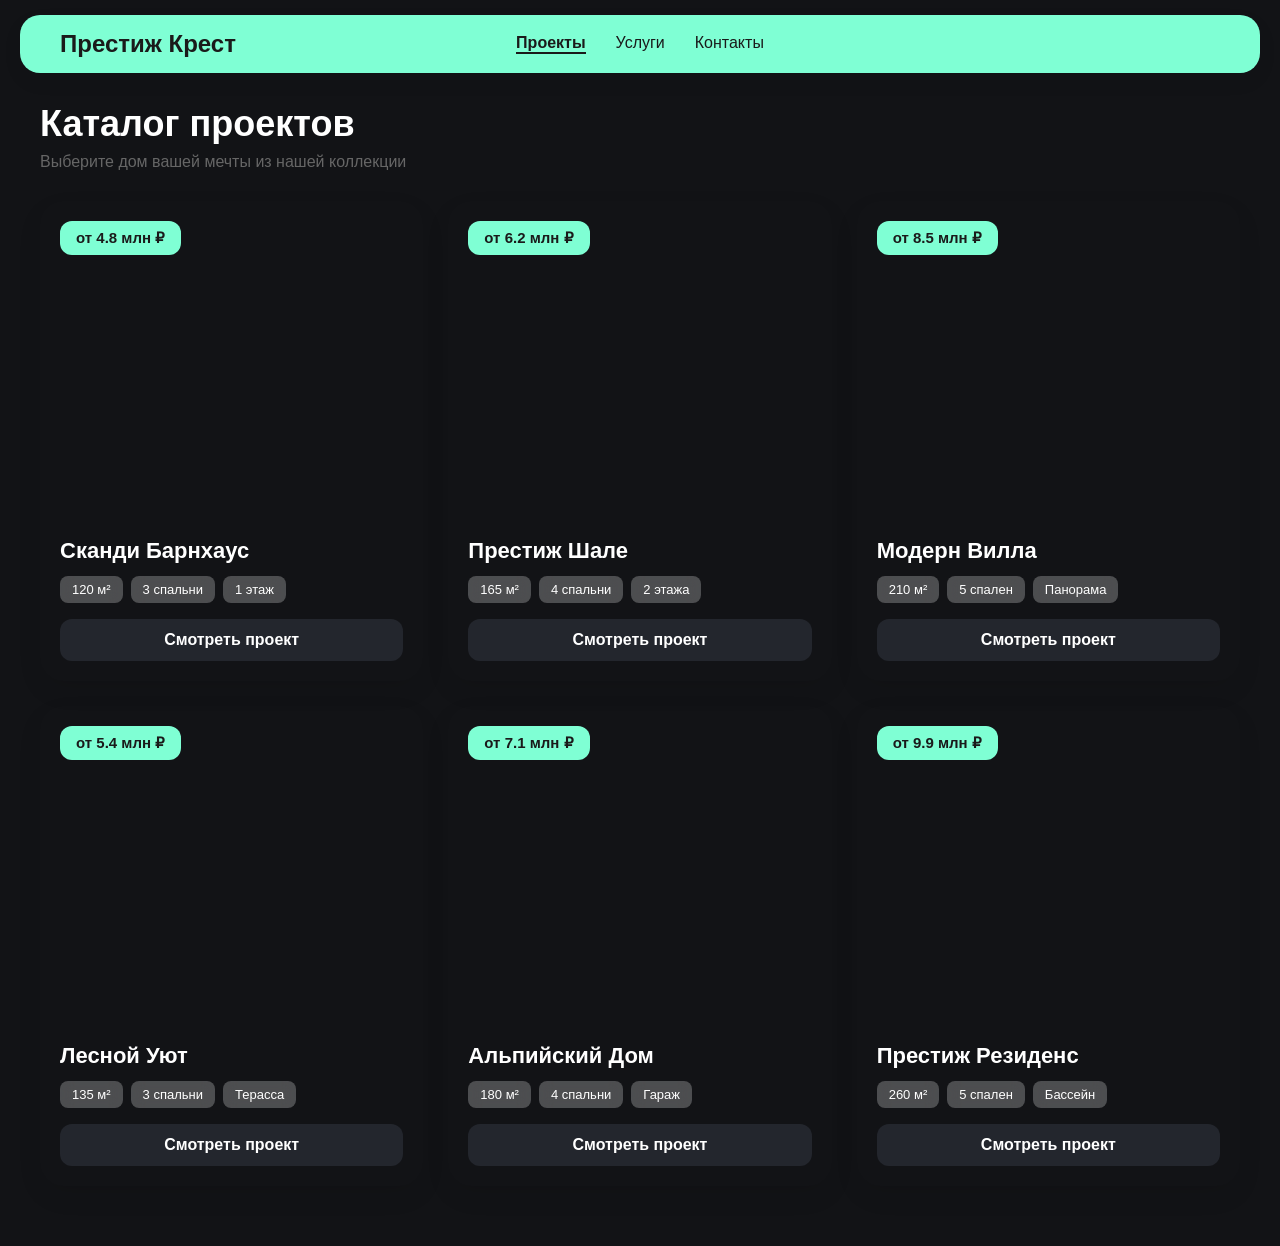
==== project.html @ c7ded9b6 "Add files via upload" ====
<!DOCTYPE html>
<html lang="ru">
<head>
    <meta charset="utf-8">
    <meta name="viewport" content="width=device-width, initial-scale=1.0">
    <title>Проекты — Престиж Крест</title>
    <link rel="stylesheet" href="style_project.css">
</head>
<body>

    <!-- плашка-шапка -->
    <header>
        <div class="logo">
            <a href="index.html" class="logo-link">
            <span class="Text-name">Престиж Крест</span>
            </a>
        </div>

        <nav>
            <a href="projects.html" class="active">Проекты</a>
            <a href="services.html">Услуги</a>
            <a href="contacts.html">Контакты</a>
        </nav>

        <div></div> <!-- Заглушка для центрирования nav -->
    </header>

    <!-- Основной каталог проектов -->
    <main class="projects-container">
        <div class="catalog-header">
            <h1>Каталог проектов</h1>
            <p>Выберите дом вашей мечты из нашей коллекции</p>
        </div>

        <div class="projects-grid">
            
            <!-- Карточка 1 -->
            <article class="house-card">
                <div class="card-image" style="background-image: url('https://images.unsplash.com/photo-1518780664697-55e3ad937233?auto=format&fit=crop&w=800&q=80');">
                    <span class="price-badge">от 4.8 млн ₽</span>
                    <div class="card-content">
                        <h3>Сканди Барнхаус</h3>
                        <div class="specs">
                            <span>120 м²</span>
                            <span>3 спальни</span>
                            <span>1 этаж</span>
                        </div>
                        <a href="#" class="card-btn">Смотреть проект</a>
                    </div>
                </div>
            </article>

            <!-- Карточка 2 -->
            <article class="house-card">
                <div class="card-image" style="background-image: url('https://images.unsplash.com/photo-1600585154340-be6161a56a0c?auto=format&fit=crop&w=800&q=80');">
                    <span class="price-badge">от 6.2 млн ₽</span>
                    <div class="card-content">
                        <h3>Престиж Шале</h3>
                        <div class="specs">
                            <span>165 м²</span>
                            <span>4 спальни</span>
                            <span>2 этажа</span>
                        </div>
                        <a href="#" class="card-btn">Смотреть проект</a>
                    </div>
                </div>
            </article>

            <!-- Карточка 3 -->
            <article class="house-card">
                <div class="card-image" style="background-image: url('https://images.unsplash.com/photo-1600596542815-ffad4c1539a9?auto=format&fit=crop&w=800&q=80');">
                    <span class="price-badge">от 8.5 млн ₽</span>
                    <div class="card-content">
                        <h3>Модерн Вилла</h3>
                        <div class="specs">
                            <span>210 м²</span>
                            <span>5 спален</span>
                            <span>Панорама</span>
                        </div>
                        <a href="#" class="card-btn">Смотреть проект</a>
                    </div>
                </div>
            </article>

            <!-- Карточка 4 -->
            <article class="house-card">
                <div class="card-image" style="background-image: url('https://images.unsplash.com/photo-1513694203232-719a280e022f?auto=format&fit=crop&w=800&q=80');">
                    <span class="price-badge">от 5.4 млн ₽</span>
                    <div class="card-content">
                        <h3>Лесной Уют</h3>
                        <div class="specs">
                            <span>135 м²</span>
                            <span>3 спальни</span>
                            <span>Терасса</span>
                        </div>
                        <a href="#" class="card-btn">Смотреть проект</a>
                    </div>
                </div>
            </article>

            <!-- Карточка 5 -->
            <article class="house-card">
                <div class="card-image" style="background-image: url('https://images.unsplash.com/photo-1542314831-068cd1dbfeeb?auto=format&fit=crop&w=800&q=80');">
                    <span class="price-badge">от 7.1 млн ₽</span>
                    <div class="card-content">
                        <h3>Альпийский Дом</h3>
                        <div class="specs">
                            <span>180 м²</span>
                            <span>4 спальни</span>
                            <span>Гараж</span>
                        </div>
                        <a href="#" class="card-btn">Смотреть проект</a>
                    </div>
                </div>
            </article>

            <!-- Карточка 6 -->
            <article class="house-card">
                <div class="card-image" style="background-image: url('https://images.unsplash.com/photo-1580587771525-78b9dba3b914?auto=format&fit=crop&w=800&q=80');">
                    <span class="price-badge">от 9.9 млн ₽</span>
                    <div class="card-content">
                        <h3>Престиж Резиденс</h3>
                        <div class="specs">
                            <span>260 м²</span>
                            <span>5 спален</span>
                            <span>Бассейн</span>
                        </div>
                        <a href="#" class="card-btn">Смотреть проект</a>
                    </div>
                </div>
            </article>

        </div>
    </main>

</body>
</html>
---- style_project.css ----
/* Общие сбросы */
* {
    margin: 0;
    padding: 0;
    box-sizing: border-box;
    font-family: Arial, sans-serif;
}

body {
    background-color: #121316;
    color: #ffffff;
}

/* Бирюзовая плашка-шапка */
header {
    display: grid;
    grid-template-columns: 1fr auto 1fr;
    align-items: center;
    padding: 15px 40px;
    background-color: aquamarine;
    border-radius: 20px;
    margin: 15px 20px 30px 20px;
    box-shadow: 0 8px 20px rgba(0, 0, 0, 0.06);
}

.Text-name {
    color: #1a1a1a;
    font-weight: bold;
    font-size: 24px;
}

/* Полный сброс подчеркивания для ссылки логотипа */
.logo-link,
.logo-link:hover,
.logo-link:focus,
.logo-link:active {
    text-decoration: none;
}

nav {
    display: flex;
    gap: 30px;
}

nav a {
    text-decoration: none;
    color: #1a1a1a;
    font-size: 16px;
    font-weight: 500;
    transition: opacity 0.2s;
}

nav a:hover,
nav a.active {
    font-weight: bold;
    border-bottom: 2px solid #1a1a1a;
}

/* Контейнер каталога */
.projects-container {
    max-width: 1240px;
    margin: 0 auto;
    padding: 0 20px 60px 20px;
}

.catalog-header {
    margin-bottom: 30px;
}

.catalog-header h1 {
    font-size: 36px;
    font-weight: bold;
    margin-bottom: 8px;
}

.catalog-header p {
    color: #666;
    font-size: 16px;
}

/* Сетка в 3 колонки */
.projects-grid {
    display: grid;
    grid-template-columns: repeat(3, 1fr);
    gap: 25px;
}

/* Карточка анкетного типа */
.house-card {
    height: 480px;
    border-radius: 24px;
    overflow: hidden;
    box-shadow: 0 10px 25px rgba(0, 0, 0, 0.08);
    transition: transform 0.3s ease, box-shadow 0.3s ease;
}

.house-card:hover {
    transform: translateY(-6px);
    box-shadow: 0 18px 35px rgba(0, 0, 0, 0.14);
}

.card-image {
    width: 100%;
    height: 100%;
    background-size: cover;
    background-position: center;
    display: flex;
    flex-direction: column;
    justify-content: space-between;
    padding: 20px;
    box-sizing: border-box;
    /* Градиент снизу вверх для читаемости белого текста */
    background-image: linear-gradient(180deg, rgba(0,0,0,0.1) 0%, rgba(0,0,0,0.85) 100%);
}

/* Плашка с ценой */
.price-badge {
    align-self: flex-start;
    background-color: aquamarine;
    color: #1a1a1a;
    font-weight: bold;
    font-size: 15px;
    padding: 8px 16px;
    border-radius: 12px;
}

.card-content h3 {
    color: #ffffff;
    font-size: 22px;
    margin-bottom: 12px;
}

.specs {
    display: flex;
    gap: 8px;
    margin-bottom: 16px;
    flex-wrap: wrap;
}

.specs span {
    background: rgba(255, 255, 255, 0.25);
    backdrop-filter: blur(8px);
    color: #ffffff;
    font-size: 13px;
    padding: 6px 12px;
    border-radius: 8px;
}

.card-btn {
    display: block;
    text-align: center;
    background-color: #23262d;
    color: #ffffff;
    text-decoration: none;
    font-weight: bold;
    padding: 12px;
    border-radius: 12px;
    transition: background-color 0.2s;
}

.card-btn:hover {
    background-color: aquamarine;
}

/* Адаптивность для мобильных устройств */
@media (max-width: 992px) {
    .projects-grid {
        grid-template-columns: repeat(2, 1fr);
    }
}

@media (max-width: 640px) {
    header {
        grid-template-columns: 1fr;
        gap: 15px;
        text-align: center;
    }
    nav {
        justify-content: center;
    }
    .projects-grid {
        grid-template-columns: 1fr;
    }
}
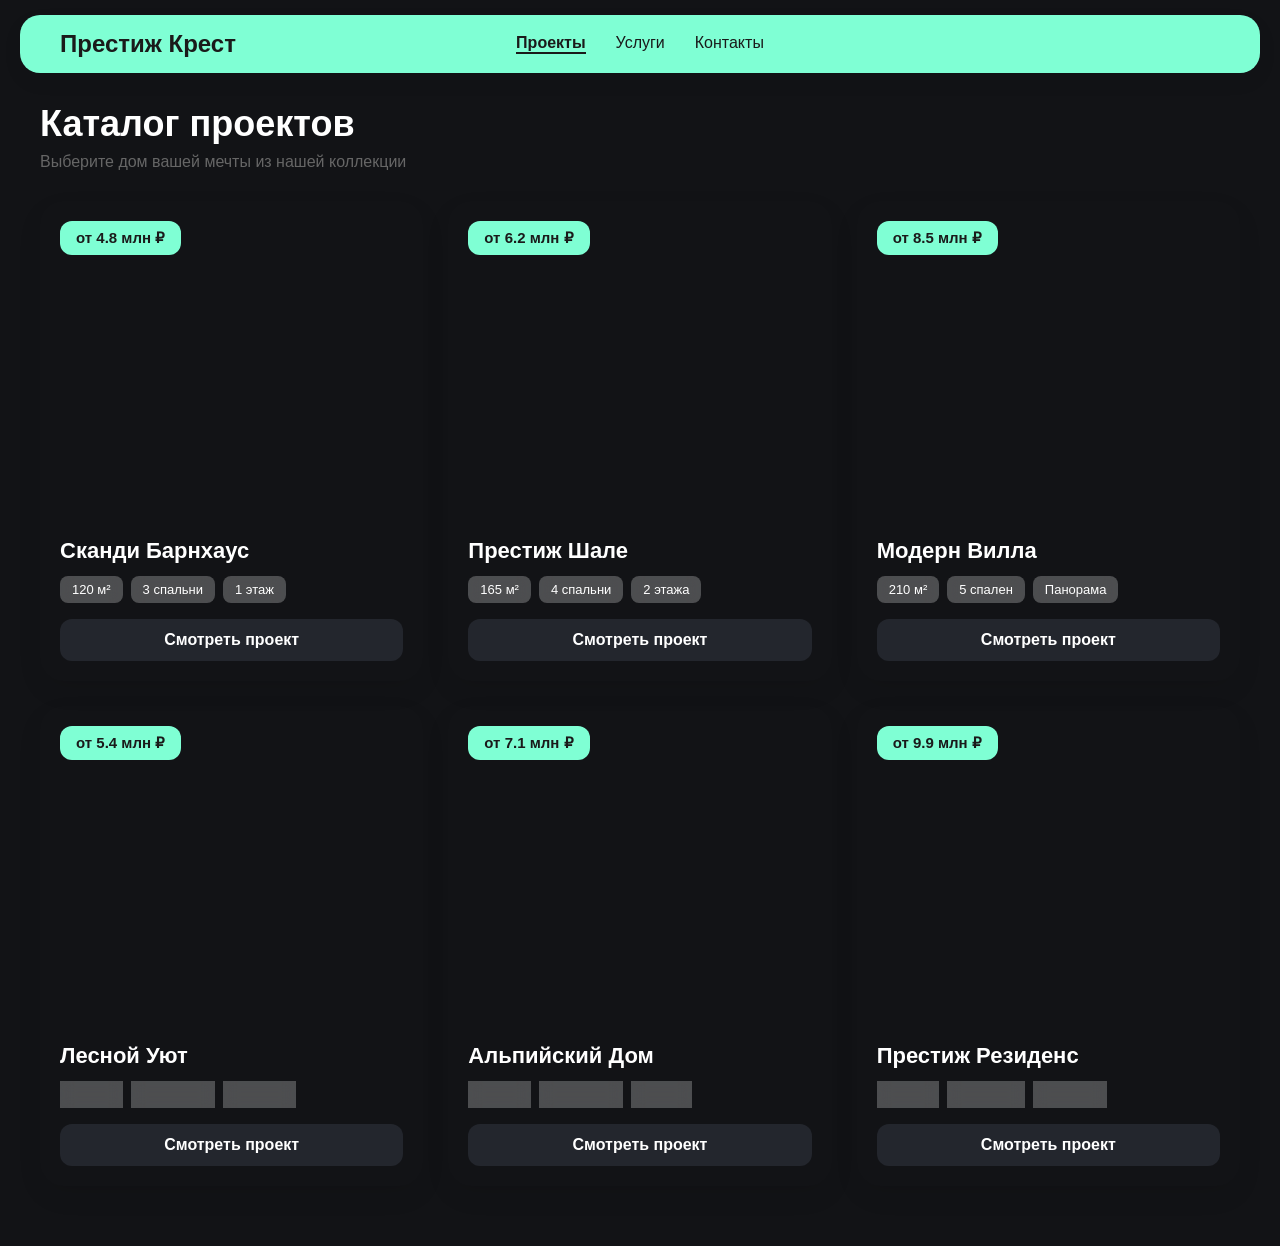
==== commit d56e41d1: "Add files via upload" ====
--- a/project.html
+++ b/project.html
@@ -17,7 +17,7 @@
         </div>
 
         <nav>
-            <a href="projects.html" class="active">Проекты</a>
+            <a href="project.html" class="active">Проекты</a>
             <a href="services.html">Услуги</a>
             <a href="contacts.html">Контакты</a>
         </nav>
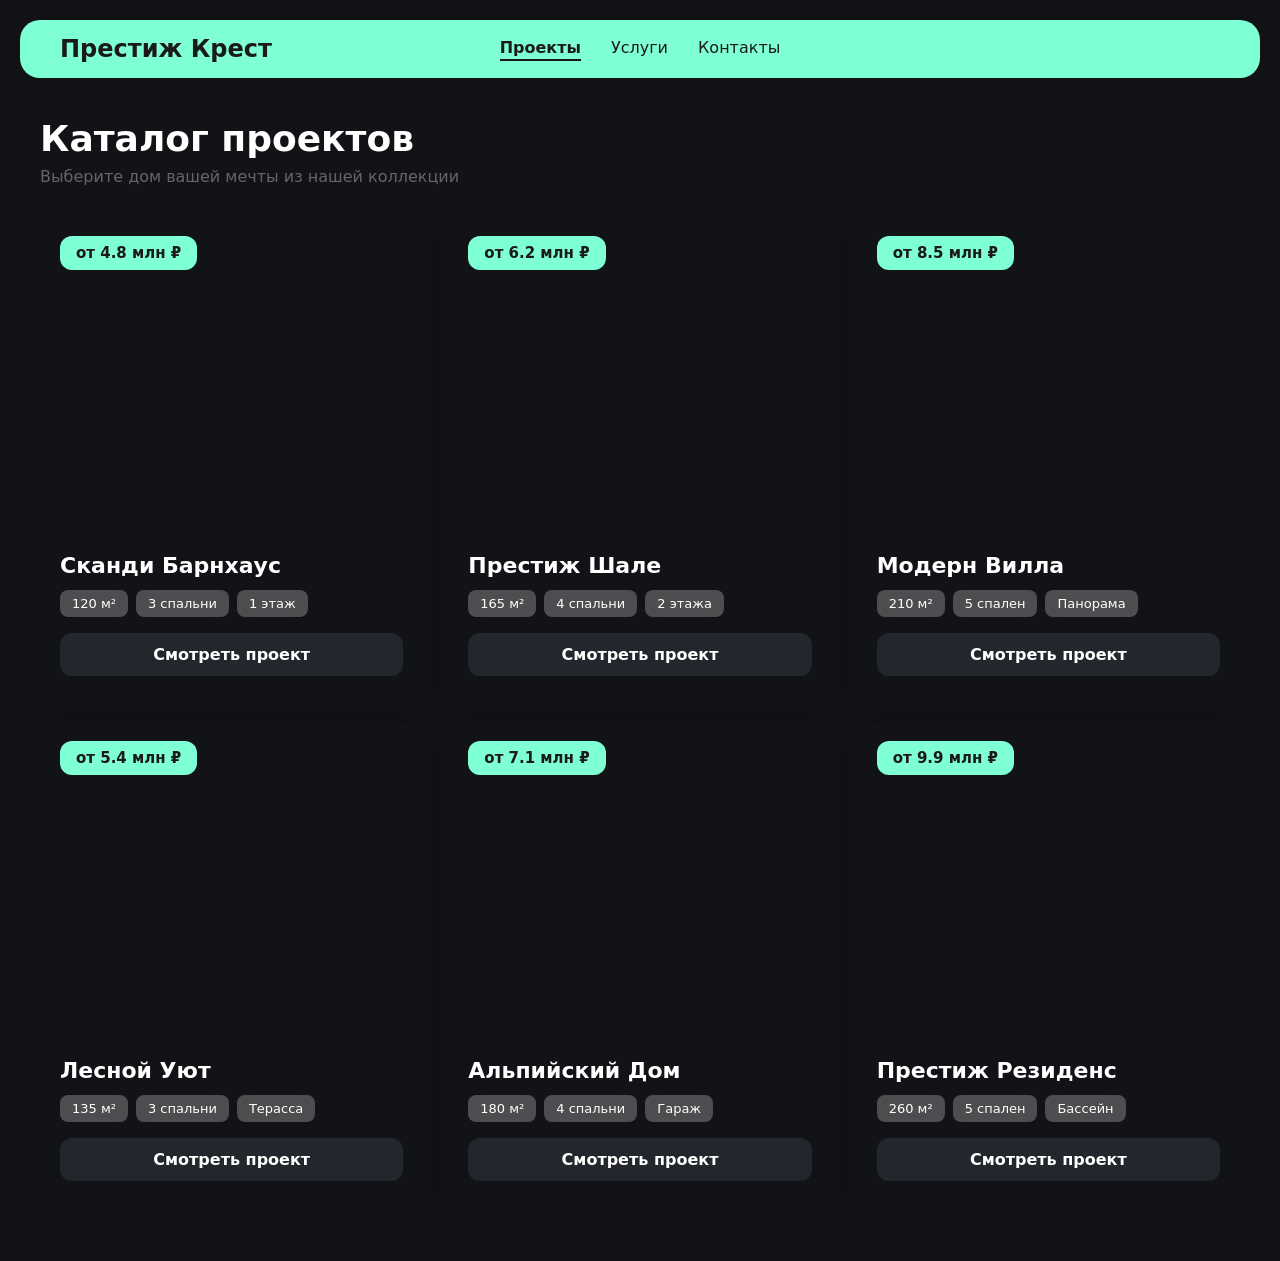
==== commit 3fbacc67: "Add files via upload" ====
--- a/project.html
+++ b/project.html
@@ -4,14 +4,14 @@
     <meta charset="utf-8">
     <meta name="viewport" content="width=device-width, initial-scale=1.0">
     <title>Проекты — Престиж Крест</title>
-    <link rel="stylesheet" href="style_project.css">
+    <link rel="stylesheet" href="../style/style_project.css">
 </head>
 <body>
 
     <!-- плашка-шапка -->
     <header>
         <div class="logo">
-            <a href="index.html" class="logo-link">
+            <a href="../index.html" class="logo-link">
             <span class="Text-name">Престиж Крест</span>
             </a>
         </div>
@@ -22,7 +22,7 @@
             <a href="contacts.html">Контакты</a>
         </nav>
 
-        <div></div> <!-- Заглушка для центрирования nav -->
+        <div class="header-spacer"></div>
     </header>
 
     <!-- Основной каталог проектов -->
--- a/style/style_project.css
+++ b/style/style_project.css
@@ -0,0 +1,208 @@
+/* Общие сбросы */
+* {
+    margin: 0;
+    padding: 0;
+    box-sizing: border-box;
+    font-family: 'Inter', system-ui, -apple-system, sans-serif;
+}
+
+body {
+    background-color: #121316;
+    color: #ffffff;
+}
+
+/* Контейнер каталога */
+.projects-container {
+    max-width: 1240px;
+    margin: 0 auto;
+    padding: 0 20px 60px 20px;
+}
+
+.catalog-header {
+    margin-bottom: 30px;
+}
+
+.catalog-header h1 {
+    font-size: 36px;
+    font-weight: bold;
+    margin-bottom: 8px;
+}
+
+.catalog-header p {
+    color: #666;
+    font-size: 16px;
+}
+
+/* Сетка в 3 колонки */
+.projects-grid {
+    display: grid;
+    grid-template-columns: repeat(3, 1fr);
+    gap: 25px;
+}
+
+/* Карточка анкетного типа */
+.house-card {
+    height: 480px;
+    border-radius: 24px;
+    overflow: hidden;
+    box-shadow: 0 10px 25px rgba(0, 0, 0, 0.08);
+    transition: transform 0.3s ease, box-shadow 0.3s ease;
+}
+
+.house-card:hover {
+    transform: translateY(-6px);
+    box-shadow: 0 18px 35px rgba(0, 0, 0, 0.14);
+}
+
+.card-image {
+    width: 100%;
+    height: 100%;
+    background-size: cover;
+    background-position: center;
+    display: flex;
+    flex-direction: column;
+    justify-content: space-between;
+    padding: 20px;
+    box-sizing: border-box;
+    /* Градиент снизу вверх для читаемости белого текста */
+    background-image: linear-gradient(180deg, rgba(0,0,0,0.1) 0%, rgba(0,0,0,0.85) 100%);
+}
+
+/* Плашка с ценой */
+.price-badge {
+    align-self: flex-start;
+    background-color: aquamarine;
+    color: #1a1a1a;
+    font-weight: bold;
+    font-size: 15px;
+    padding: 8px 16px;
+    border-radius: 12px;
+}
+
+.card-content h3 {
+    color: #ffffff;
+    font-size: 22px;
+    margin-bottom: 12px;
+}
+
+.specs {
+    display: flex;
+    gap: 8px;
+    margin-bottom: 16px;
+    flex-wrap: wrap;
+}
+
+.specs span {
+    background: rgba(255, 255, 255, 0.25);
+    backdrop-filter: blur(8px);
+    color: #ffffff;
+    font-size: 13px;
+    padding: 6px 12px;
+    border-radius: 8px;
+}
+
+.card-btn {
+    display: block;
+    text-align: center;
+    background-color: #23262d;
+    color: #ffffff;
+    text-decoration: none;
+    font-weight: bold;
+    padding: 12px;
+    border-radius: 12px;
+    transition: background-color 0.2s;
+}
+
+.card-btn:hover {
+    background-color: aquamarine;
+}
+
+/* Адаптивность для мобильных устройств */
+@media (max-width: 992px) {
+    .projects-grid {
+        grid-template-columns: repeat(2, 1fr);
+    }
+}
+
+@media (max-width: 640px) {
+    header {
+        grid-template-columns: 1fr;
+        gap: 15px;
+        text-align: center;
+    }
+    nav {
+        justify-content: center;
+    }
+    .projects-grid {
+        grid-template-columns: 1fr;
+    }
+}
+/* ===== Единая бирюзовая шапка (по образцу вкладки "Проекты") ===== */
+header {
+    display: grid;
+    grid-template-columns: 1fr auto 1fr;
+    align-items: center;
+    max-width: 1240px;
+    width: calc(100% - 40px);
+    padding: 15px 40px;
+    margin: 20px auto 40px auto;
+    background-color: aquamarine;
+    border-radius: 20px;
+    box-shadow: 0 8px 20px rgba(0, 0, 0, 0.06);
+}
+
+.logo-link,
+.logo-link:hover,
+.logo-link:focus,
+.logo-link:active {
+    text-decoration: none;
+}
+
+.Text-name {
+    color: #1a1a1a;
+    font-weight: bold;
+    font-size: 24px;
+}
+
+header nav {
+    display: flex;
+    gap: 30px;
+    justify-self: center;
+}
+
+header nav a {
+    text-decoration: none;
+    color: #1a1a1a;
+    font-size: 16px;
+    font-weight: 500;
+    transition: opacity 0.2s;
+    padding-bottom: 2px;
+}
+
+header nav a:hover,
+header nav a.active {
+    font-weight: bold;
+    border-bottom: 2px solid #1a1a1a;
+}
+
+.header-spacer {
+    justify-self: end;
+}
+
+@media (max-width: 640px) {
+    header {
+        grid-template-columns: 1fr;
+        width: calc(100% - 24px);
+        gap: 15px;
+        text-align: center;
+        padding: 18px 24px;
+        border-radius: 24px;
+    }
+    header nav {
+        justify-content: center;
+        flex-wrap: wrap;
+    }
+    .header-spacer {
+        display: none;
+    }
+}
